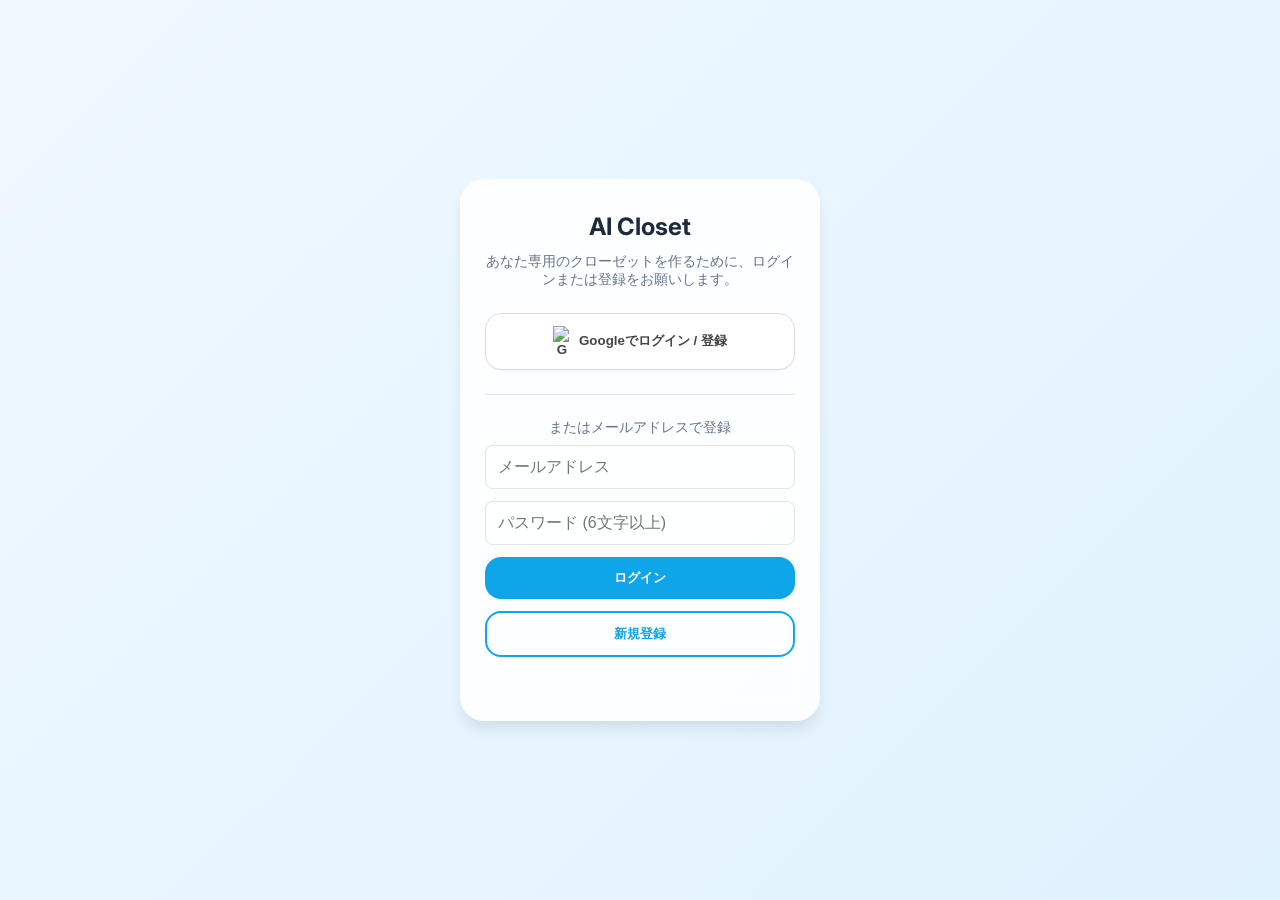
==== v3/index.html @ c4141c80 "Add files via upload" ====
<!DOCTYPE html>
<html lang="ja">
<head>
<meta charset="UTF-8">
<meta name="viewport" content="width=device-width, initial-scale=1.0, maximum-scale=1.0, user-scalable=no">
<title>AI Closet (V3テスト版)</title>
<!-- アプリアイコン / ファビコン（親フォルダの画像を参照） -->
<link rel="icon" type="image/png" href="../ai-closet-icon-512.png">
<link rel="apple-touch-icon" href="../ai-closet-icon-512.png">
<link rel="manifest" href="manifest.json">
<meta name="theme-color" content="#0ea5e9">
<link rel="stylesheet" href="style.css">
<!-- Google Fonts -->
<link href="https://fonts.googleapis.com/css2?family=Inter:wght@300;400;600;700&display=swap" rel="stylesheet">
<!-- Lucide Icons -->
<script src="https://unpkg.com/lucide@latest"></script>
<!-- Chart.js -->
<script src="https://cdn.jsdelivr.net/npm/chart.js@4.4.0/dist/chart.umd.min.js"></script>
<!-- Google Identity Services -->
<script src="https://accounts.google.com/gsi/client" async defer></script>
</head>
<body class="theme-morning">

<!-- Auth Overlay (Login/Register) -->
<div id="auth-overlay">
  <div class="auth-card">
    <h2>AI Closet</h2>
    <p>あなた専用のクローゼットを作るために、ログインまたは登録をお願いします。</p>
    <button id="btn-google-login" class="auth-btn-google">
      <img src="https://upload.wikimedia.org/wikipedia/commons/5/53/Google_%22G%22_Logo.svg" alt="G" style="width:18px;">
      Googleでログイン / 登録
    </button>
    <hr>
    <p style="margin-bottom:8px;">またはメールアドレスで登録</p>
    <input type="email" id="auth-email" placeholder="メールアドレス">
    <input type="password" id="auth-password" placeholder="パスワード (6文字以上)">
    <button type="button" id="btn-email-login" class="auth-btn-primary">ログイン</button>
    <button type="button" id="btn-email-register" class="auth-btn-secondary">新規登録</button>
    <div id="auth-error" style="color: #ef4444; font-size: 0.8rem; margin-top: 12px; min-height: 1.2rem;"></div>
  </div>
</div>

<div id="app-container">
  <!-- Header -->
  <header id="app-header">
    <h1 id="header-title">ホーム</h1>
    <div id="header-actions"></div>
  </header>

  <!-- Main Content Area -->
  <main id="main-content">
    <!-- 画面コンテンツがここに動的にレンダリングされます -->
  </main>

  <!-- Bottom Navigation -->
  <nav id="bottom-nav">
    <button class="nav-btn active" data-target="home">
      <i data-lucide="home"></i>
      <span>ホーム</span>
    </button>
    <button class="nav-btn" data-target="closet">
      <i data-lucide="shirt"></i>
      <span>クローゼット</span>
    </button>
    <button class="nav-btn" data-target="history">
      <i data-lucide="calendar"></i>
      <span>履歴</span>
    </button>
    <button class="nav-btn" data-target="settings">
      <i data-lucide="settings"></i>
      <span>設定</span>
    </button>
  </nav>
</div>

<!-- Floating Action Button for Adding Clothes -->
<button id="fab-add" class="hidden">
  <i data-lucide="plus"></i>
</button>

<!-- Native Camera/File Input -->
<input type="file" id="native-camera-input" accept="image/*" class="hidden">

<!-- Modal Container -->
<div id="modal-container" class="hidden"></div>

<script type="module" src="app.js"></script>
</body>
</html>
---- v3/style.css ----
:root {
    --font-family: 'Inter', -apple-system, BlinkMacSystemFont, "Segoe UI", Roboto, sans-serif;
    --bg-color: #f0f8ff; --surface-color: rgba(255, 255, 255, 0.85); --surface-solid: #ffffff;
    --text-primary: #1e293b; --text-secondary: #64748b; --primary-color: #0ea5e9;
    --primary-light: #e0f2fe; --accent-color: #f59e0b; --nav-bg: rgba(255, 255, 255, 0.9);
    --shadow-sm: 0 1px 2px rgba(0,0,0,0.05); --shadow-md: 0 4px 6px -1px rgba(0,0,0,0.1);
    --shadow-lg: 0 10px 15px -3px rgba(0,0,0,0.1); --border-radius-lg: 24px;
    --border-radius-md: 16px; --border-radius-sm: 8px; --glass-border: 1px solid rgba(255,255,255,0.4);
}
body.theme-night {
    --bg-color: #0f172a; --surface-color: rgba(30, 41, 59, 0.85); --surface-solid: #1e293b;
    --text-primary: #f8fafc; --text-secondary: #94a3b8; --primary-color: #818cf8;
    --primary-light: #312e81; --accent-color: #fbbf24; --nav-bg: rgba(15, 23, 42, 0.9);
    --glass-border: 1px solid rgba(255,255,255,0.1);
}
body.theme-sunset {
    --bg-color: #fff1f2; --surface-color: rgba(255, 255, 255, 0.85); --surface-solid: #ffffff;
    --text-primary: #4c0519; --text-secondary: #9f1239; --primary-color: #f43f5e;
    --primary-light: #ffe4e6; --accent-color: #fb923c; --nav-bg: rgba(255, 255, 255, 0.9);
}
body.theme-forest {
    --bg-color: #f0fdf4; --surface-color: rgba(255, 255, 255, 0.85); --surface-solid: #ffffff;
    --text-primary: #064e3b; --text-secondary: #047857; --primary-color: #10b981;
    --primary-light: #d1fae5; --accent-color: #f59e0b; --nav-bg: rgba(255, 255, 255, 0.9);
}
body.theme-lavender {
    --bg-color: #faf5ff; --surface-color: rgba(255, 255, 255, 0.85); --surface-solid: #ffffff;
    --text-primary: #4c1d95; --text-secondary: #7c3aed; --primary-color: #8b5cf6;
    --primary-light: #ede9fe; --accent-color: #ec4899; --nav-bg: rgba(255, 255, 255, 0.9);
}
body.theme-sakura {
    --bg-color: #fff1f5; --surface-color: rgba(255, 255, 255, 0.85); --surface-solid: #ffffff;
    --text-primary: #831843; --text-secondary: #be185d; --primary-color: #ec4899;
    --primary-light: #fce7f3; --accent-color: #fb7185; --nav-bg: rgba(255, 255, 255, 0.9);
}
body.theme-ocean {
    --bg-color: #ecfeff; --surface-color: rgba(255, 255, 255, 0.85); --surface-solid: #ffffff;
    --text-primary: #164e63; --text-secondary: #0e7490; --primary-color: #06b6d4;
    --primary-light: #cffafe; --accent-color: #3b82f6; --nav-bg: rgba(255, 255, 255, 0.9);
}
body.theme-mocha {
    --bg-color: #fdf6ec; --surface-color: rgba(255, 250, 243, 0.85); --surface-solid: #fffaf3;
    --text-primary: #451a03; --text-secondary: #92400e; --primary-color: #b45309;
    --primary-light: #fef3c7; --accent-color: #d97706; --nav-bg: rgba(255, 250, 243, 0.9);
}
* { box-sizing: border-box; margin: 0; padding: 0; }
body { font-family: var(--font-family); background-color: var(--bg-color); color: var(--text-primary); transition: 0.4s ease; overflow-x: hidden; }

/* Auth Overlay */
#auth-overlay { position: fixed; top: 0; left: 0; width: 100%; height: 100%; background: linear-gradient(135deg, var(--bg-color) 0%, var(--primary-light) 100%); z-index: 999; display: flex; justify-content: center; align-items: center; padding: 20px; transition: opacity 0.4s ease, visibility 0.4s ease; }
#auth-overlay.hidden { opacity: 0; visibility: hidden; pointer-events: none; }
.auth-card { background: var(--surface-color); backdrop-filter: blur(12px); border: var(--glass-border); padding: 32px 24px; border-radius: var(--border-radius-lg); width: 100%; max-width: 360px; text-align: center; box-shadow: var(--shadow-lg); }
.auth-card h2 { margin-bottom: 12px; font-size: 1.5rem; color: var(--text-primary); }
.auth-card p { font-size: 0.85rem; color: var(--text-secondary); margin-bottom: 24px; }
.auth-card input { width: 100%; padding: 12px; margin-bottom: 12px; border: 1px solid rgba(0,0,0,0.1); border-radius: var(--border-radius-sm); font-size: 1rem; background: rgba(255,255,255,0.5); color: var(--text-primary); }
.auth-card hr { border: none; border-top: 1px solid rgba(0,0,0,0.1); margin: 24px 0; }
.auth-btn-google { background: white; color: #444; border: 1px solid #ddd; padding: 12px; border-radius: var(--border-radius-md); font-weight: 600; width: 100%; display: flex; align-items: center; justify-content: center; gap: 8px; box-shadow: var(--shadow-sm); cursor: pointer; margin-bottom: 12px; transition: transform 0.2s; }
.auth-btn-google:active { transform: scale(0.98); }
.auth-btn-primary { background: var(--primary-color); color: white; border: none; padding: 12px; border-radius: var(--border-radius-md); font-weight: 600; width: 100%; cursor: pointer; margin-bottom: 12px; transition: transform 0.2s; }
.auth-btn-primary:active { transform: scale(0.98); }
.auth-btn-secondary { background: transparent; color: var(--primary-color); border: 2px solid var(--primary-color); padding: 12px; border-radius: var(--border-radius-md); font-weight: 600; width: 100%; cursor: pointer; transition: transform 0.2s; }
.auth-btn-secondary:active { transform: scale(0.98); }

#app-container { display: flex; flex-direction: column; height: 100vh; height: 100dvh; max-width: 480px; margin: 0 auto; background: linear-gradient(135deg, var(--bg-color) 0%, var(--primary-light) 100%); position: relative; box-shadow: var(--shadow-lg); overflow: hidden; }
header { padding: 20px 24px; display: flex; justify-content: space-between; align-items: center; z-index: 10; backdrop-filter: blur(10px); -webkit-backdrop-filter: blur(10px); }
header h1 { font-size: 1.5rem; font-weight: 700; letter-spacing: -0.5px; }
main { flex: 1; overflow-y: auto; padding: 0 20px 100px 20px; scrollbar-width: none; }
main::-webkit-scrollbar { display: none; }

.card { background: var(--surface-color); backdrop-filter: blur(12px); border: var(--glass-border); border-radius: var(--border-radius-lg); padding: 20px; margin-bottom: 16px; box-shadow: var(--shadow-sm); transition: transform 0.2s ease; }
.card:active { transform: scale(0.98); }

#bottom-nav { position: absolute; bottom: 0; left: 0; right: 0; height: 80px; background: var(--nav-bg); backdrop-filter: blur(15px); display: flex; justify-content: space-around; align-items: center; padding-bottom: env(safe-area-inset-bottom, 10px); border-top: var(--glass-border); z-index: 100; }
.nav-btn { background: none; border: none; color: var(--text-secondary); display: flex; flex-direction: column; align-items: center; gap: 4px; font-size: 0.75rem; font-weight: 600; cursor: pointer; flex: 1; padding: 10px 0; }
.nav-btn i { width: 24px; height: 24px; transition: 0.3s cubic-bezier(0.175, 0.885, 0.32, 1.275); }
.nav-btn.active { color: var(--primary-color); }
.nav-btn.active i { transform: translateY(-4px) scale(1.1); }

#fab-add { position: absolute; bottom: 100px; right: 24px; width: 56px; height: 56px; border-radius: 50%; background: var(--primary-color); color: white; border: none; box-shadow: 0 4px 14px rgba(0, 0, 0, 0.18); display: flex; justify-content: center; align-items: center; z-index: 90; transition: 0.3s; }
#fab-add.hidden { transform: scale(0); opacity: 0; pointer-events: none; }

/* UI Elements */
.weather-widget { display: flex; align-items: center; gap: 16px; margin-bottom: 24px; }
.weather-icon { width: 48px; height: 48px; color: var(--accent-color); }
.weather-info h2 { font-size: 2rem; font-weight: 700; margin: 0; }
.weather-info p { color: var(--text-secondary); font-size: 0.9rem; margin-top: 4px; }
.section-title { font-size: 1.1rem; font-weight: 700; margin-bottom: 12px; color: var(--text-primary); display:flex; justify-content:space-between; align-items:center; }

/* Clock */
.clock-widget { font-size: 2.2rem; font-weight: 700; color: var(--text-primary); margin-bottom: 4px; letter-spacing: -1px; }
.date-widget { font-size: 0.9rem; color: var(--text-secondary); margin-bottom: 24px; font-weight: 600; }

.theme-selector { display: grid; grid-template-columns: repeat(4, 1fr); gap: 10px; margin-top: 12px; }
.theme-btn { display: flex; flex-direction: column; align-items: center; gap: 6px; padding: 10px 6px; border: 2px solid transparent; border-radius: var(--border-radius-md); background: var(--surface-solid); color: var(--text-primary); font-weight: 600; font-size: 0.8rem; box-shadow: var(--shadow-sm); cursor: pointer; transition: transform 0.15s, border-color 0.2s; }
.theme-btn:active { transform: scale(0.95); }
.theme-btn.active { border-color: var(--primary-color); color: var(--primary-color); }
.theme-dot { width: 22px; height: 22px; border-radius: 50%; box-shadow: inset 0 0 0 2px rgba(255,255,255,0.65), var(--shadow-sm); }
.setting-row { display: flex; justify-content: space-between; align-items: center; padding: 12px 0; border-top: 1px solid rgba(0,0,0,0.05); }
.toggle-switch { position: relative; display: inline-block; width: 44px; height: 24px; }
.toggle-switch input { opacity: 0; width: 0; height: 0; }
.slider { position: absolute; cursor: pointer; top: 0; left: 0; right: 0; bottom: 0; background-color: #cbd5e1; transition: .3s; border-radius: 24px; }
.slider:before { position: absolute; content: ""; height: 18px; width: 18px; left: 3px; bottom: 3px; background-color: white; transition: .3s; border-radius: 50%; }
input:checked + .slider { background-color: var(--primary-color); }
input:checked + .slider:before { transform: translateX(20px); }
.btn-outline { background: transparent; border: 1px solid var(--text-secondary); color: var(--text-primary); padding: 12px; border-radius: var(--border-radius-md); font-weight: 600; width: 100%; cursor: pointer; }
.input-field { width: 100%; padding: 12px; border-radius: var(--border-radius-sm); border: 1px solid rgba(0,0,0,0.1); background: rgba(255,255,255,0.5); color: var(--text-primary); font-family: inherit; font-size: 1rem; }
.form-group { margin-bottom: 16px; text-align: left; }
.form-group label { display: block; font-size: 0.85rem; font-weight: 600; margin-bottom: 8px; color: var(--text-secondary); }

/* Form Buttons */
.form-btn-group { display: flex; flex-wrap: wrap; gap: 8px; margin-bottom: 8px; }
.form-btn { padding: 8px 14px; border-radius: 20px; border: 1px solid var(--primary-color); background: var(--surface-solid); color: var(--primary-color); font-size: 0.85rem; font-weight: 600; cursor: pointer; transition: 0.2s; }
.form-btn.active { background: var(--primary-color); color: white; }

/* Modal */
#modal-container { position: fixed; top: 0; left: 0; right: 0; bottom: 0; z-index: 200; display: flex; justify-content: center; align-items: center; padding: 20px; }
#modal-container.hidden { display: none; }
.modal-overlay { position: absolute; top: 0; left: 0; right: 0; bottom: 0; background: rgba(0,0,0,0.5); backdrop-filter: blur(4px); }
.modal-content { background: var(--surface-color); width: 100%; max-width: 400px; border-radius: var(--border-radius-lg); padding: 24px; position: relative; z-index: 201; box-shadow: var(--shadow-lg); border: var(--glass-border); max-height: 80vh; overflow-y: auto; }
.modal-content::-webkit-scrollbar { display: none; }
.upload-area { border: 2px dashed var(--primary-color); border-radius: var(--border-radius-md); padding: 40px 20px; text-align: center; color: var(--primary-color); cursor: pointer; background: var(--primary-light); }

/* Outfits */
.outfit-card { position: relative; overflow: hidden; padding: 0; cursor: pointer; transition: transform 0.2s, box-shadow 0.2s; }
.outfit-card:active { transform: scale(0.98); }
.outfit-image { width: 100%; height: 300px; background-color: var(--primary-light); object-fit: cover; }
.outfit-details { padding: 16px; }
.outfit-card.small { margin-bottom: 24px; }
.outfit-card.small .outfit-image { height: 160px; }
.outfit-card.small .outfit-details { padding: 12px; }
.outfit-card.small h4 { font-size: 0.95rem; margin-bottom: 8px; }
.outfit-card.small p { font-size: 0.75rem; }

/* Closet & Filters */
.closet-grid { display: grid; grid-template-columns: repeat(2, 1fr); gap: 12px; }
.closet-item { background: var(--surface-solid); border-radius: var(--border-radius-md); overflow: hidden; box-shadow: var(--shadow-sm); position: relative; border: var(--glass-border); cursor: pointer; }
.closet-item img { width: 100%; height: 160px; object-fit: cover; }
.item-tags { position: absolute; bottom: 8px; left: 8px; right: 8px; display: flex; flex-wrap: wrap; gap: 4px; }
.tag { display: inline-block; padding: 4px 10px; border-radius: 20px; font-size: 0.75rem; font-weight: 600; background: var(--primary-light); color: var(--primary-color); margin-right: 6px; margin-bottom: 6px; }
.tag-small { background: rgba(255,255,255,0.9); color: var(--text-primary); font-size: 0.65rem; padding: 2px 6px; border-radius: 12px; font-weight: 600; }
.closet-item.selectable { cursor: pointer; transition: transform 0.2s, opacity 0.2s; }
.closet-item.selected { transform: scale(0.92); border: 3px solid var(--primary-color); opacity: 0.9; }
.closet-item.selected::after { content: "✓"; position: absolute; top: 8px; right: 8px; background: var(--primary-color); color: white; width: 24px; height: 24px; border-radius: 50%; display: flex; justify-content: center; align-items: center; font-weight: bold; }
.floating-action-bar { position: absolute; bottom: 90px; left: 20px; right: 20px; background: #ef4444; color: white; padding: 16px; border-radius: var(--border-radius-md); display: flex; justify-content: space-between; align-items: center; box-shadow: 0 4px 12px rgba(239, 68, 68, 0.4); z-index: 95; }
.filter-btn-group { display: flex; flex-wrap: wrap; gap: 8px; margin-bottom: 16px; }
.filter-btn { padding: 6px 12px; border-radius: 20px; border: 1px solid var(--primary-color); background: white; color: var(--primary-color); font-size: 0.8rem; cursor: pointer; transition: 0.2s; }
.filter-btn.active { background: var(--primary-color); color: white; }
.btn-google { background: white; color: #444; border: 1px solid #ddd; padding: 12px; border-radius: var(--border-radius-md); font-weight: 600; width: 100%; display: flex; align-items: center; justify-content: center; gap: 8px; box-shadow: var(--shadow-sm); cursor: pointer; }

/* Coord Slots */
.coord-slots { display: flex; flex-direction: column; gap: 8px; }
.coord-slot { border: 2px dashed var(--primary-color); border-radius: var(--border-radius-md); height: 120px; display: flex; justify-content: center; align-items: center; color: var(--primary-color); font-weight: 600; cursor: pointer; background: var(--primary-light); overflow: hidden; position: relative; }
.coord-slot img { width: 100%; height: 100%; object-fit: cover; }
.coord-slot-clear { position: absolute; top: 4px; right: 4px; background: rgba(0,0,0,0.5); color: white; width: 24px; height: 24px; border-radius: 50%; display: flex; justify-content: center; align-items: center; font-size: 0.8rem; }

/* 1-Week Carousel */
.carousel-container { display: flex; overflow-x: auto; scroll-snap-type: x mandatory; gap: 16px; padding-bottom: 12px; margin-bottom: 24px; }
.carousel-container::-webkit-scrollbar { display: none; }
.carousel-item { scroll-snap-align: center; flex: 0 0 85%; }

/* AI Chat */
.chat-messages { min-height: 80px; max-height: 300px; overflow-y: auto; display: flex; flex-direction: column; gap: 10px; margin-bottom: 12px; padding: 4px; scrollbar-width: none; }
.chat-messages::-webkit-scrollbar { display: none; }
.chat-msg { padding: 10px 14px; border-radius: 16px; max-width: 85%; font-size: 0.88rem; line-height: 1.5; word-break: break-word; }
.chat-msg.user { background: var(--primary-color); color: white; align-self: flex-end; border-bottom-right-radius: 4px; }
.chat-msg.ai { background: var(--surface-solid); color: var(--text-primary); align-self: flex-start; border-bottom-left-radius: 4px; box-shadow: var(--shadow-sm); }

/* Quick Prompt Buttons */
.quick-prompts { display: flex; gap: 8px; flex-wrap: wrap; margin-bottom: 10px; }
.quick-prompt-btn { padding: 6px 12px; border-radius: 20px; border: 1px solid var(--primary-color); background: var(--primary-light); color: var(--primary-color); font-size: 0.78rem; font-weight: 600; cursor: pointer; transition: 0.2s; white-space: nowrap; }
.quick-prompt-btn:active { background: var(--primary-color); color: white; }

/* Location badge */
.location-badge { display: flex; align-items: center; gap: 6px; padding: 8px 12px; background: var(--primary-light); border-radius: var(--border-radius-sm); color: var(--primary-color); font-size: 0.85rem; font-weight: 600; margin-bottom: 10px; }

/* Style chart container */
.chart-container { position: relative; max-height: 220px; }

/* Settings info box */
.info-box { background: var(--primary-light); border-radius: var(--border-radius-sm); padding: 10px 14px; font-size: 0.8rem; color: var(--text-secondary); line-height: 1.5; margin-bottom: 12px; }

@keyframes spin { 100% { transform: rotate(360deg); } }
.spinner { animation: spin 1s linear infinite; }
.text-center { text-align: center; }
.text-danger { border-color: #ef4444; color: #ef4444; }
.mt-4 { margin-top: 16px; }
.mb-4 { margin-bottom: 16px; }
.hidden { display: none !important; }
.inline-icon { width: 16px; height: 16px; display: inline-block; vertical-align: text-bottom; }
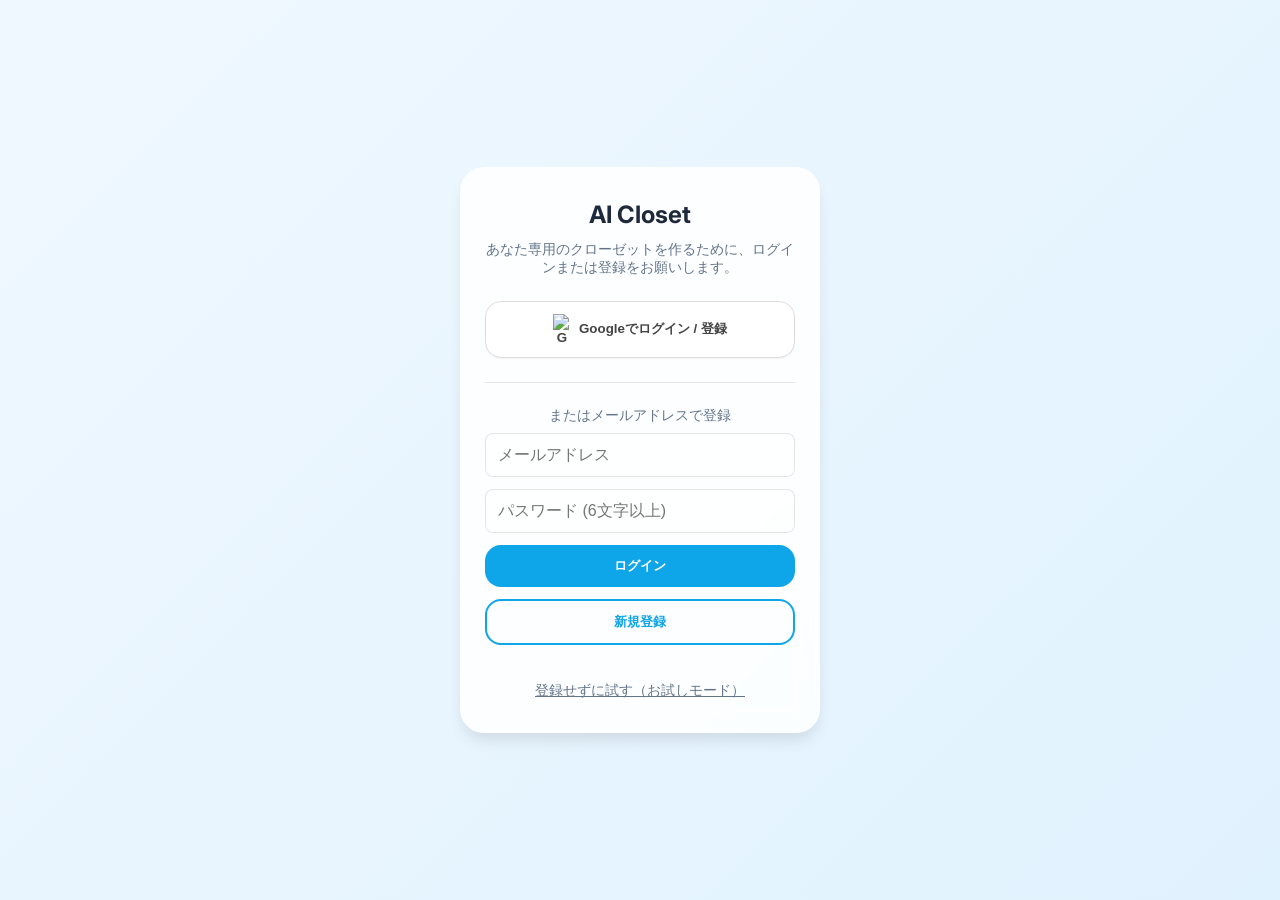
==== commit e869d057: "Add files via upload" ====
--- a/v3/index.html
+++ b/v3/index.html
@@ -37,6 +37,7 @@
     <button type="button" id="btn-email-login" class="auth-btn-primary">ログイン</button>
     <button type="button" id="btn-email-register" class="auth-btn-secondary">新規登録</button>
     <div id="auth-error" style="color: #ef4444; font-size: 0.8rem; margin-top: 12px; min-height: 1.2rem;"></div>
+    <button type="button" id="btn-skip-login" style="background:none; border:none; color:var(--text-secondary); text-decoration:underline; font-size:0.85rem; margin-top:6px; cursor:pointer;">登録せずに試す（お試しモード）</button>
   </div>
 </div>
 
--- a/v3/style.css
+++ b/v3/style.css
@@ -71,7 +71,7 @@
 .card:active { transform: scale(0.98); }
 
 #bottom-nav { position: absolute; bottom: 0; left: 0; right: 0; height: 80px; background: var(--nav-bg); backdrop-filter: blur(15px); display: flex; justify-content: space-around; align-items: center; padding-bottom: env(safe-area-inset-bottom, 10px); border-top: var(--glass-border); z-index: 100; }
-.nav-btn { background: none; border: none; color: var(--text-secondary); display: flex; flex-direction: column; align-items: center; gap: 4px; font-size: 0.75rem; font-weight: 600; cursor: pointer; flex: 1; padding: 10px 0; }
+.nav-btn { background: none; border: none; color: var(--text-primary); display: flex; flex-direction: column; align-items: center; gap: 4px; font-size: 0.75rem; font-weight: 700; cursor: pointer; flex: 1; padding: 10px 0; }
 .nav-btn i { width: 24px; height: 24px; transition: 0.3s cubic-bezier(0.175, 0.885, 0.32, 1.275); }
 .nav-btn.active { color: var(--primary-color); }
 .nav-btn.active i { transform: translateY(-4px) scale(1.1); }
